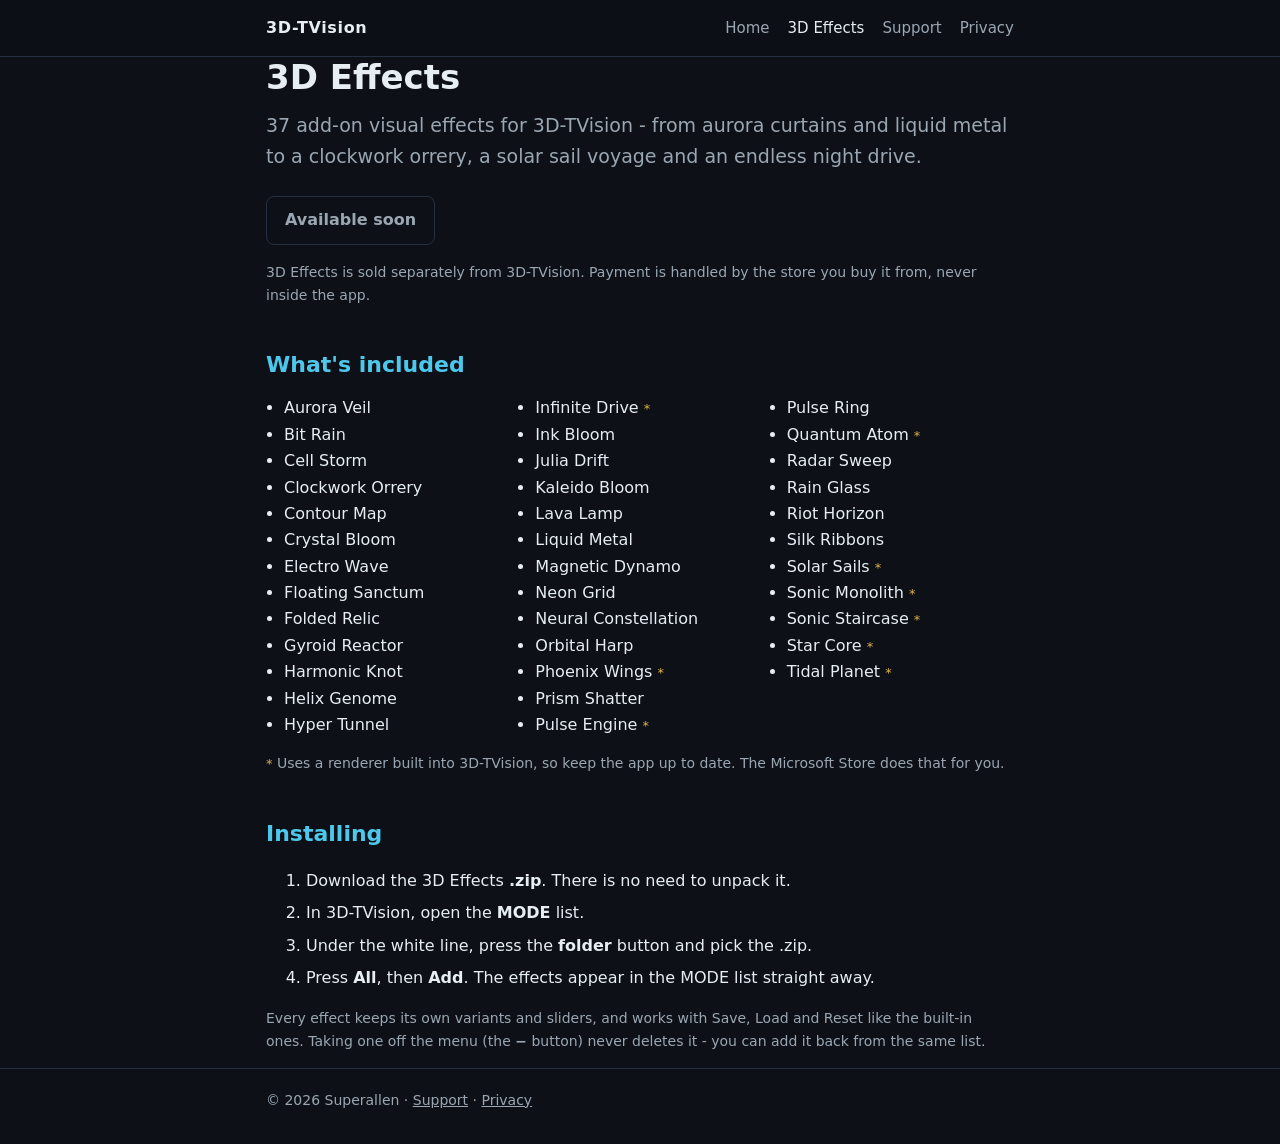
==== effects/index.html @ d9e366b5 "Site for 3D-TVision: home, 3D Effects, support and privacy policy Static pages for GitHub Pages - no" ====
<!doctype html>
<html lang="en">
<head>
  <meta charset="utf-8">
  <meta name="viewport" content="width=device-width, initial-scale=1">
  <title>3D Effects - 3D-TVision</title>
  <meta name="description" content="3D Effects: add-on visual effects for 3D-TVision, sold separately.">
  <link rel="icon" href="../assets/icon.png">
  <link rel="stylesheet" href="../assets/style.css">
</head>
<body>
<header class="site">
  <div class="wrap">
    <a class="brand" href="../">3D-TVision</a>
    <nav>
      <a href="../">Home</a>
      <a href="./" aria-current="page">3D Effects</a>
      <a href="../support/">Support</a>
      <a href="../privacy/">Privacy</a>
    </nav>
  </div>
</header>

<main class="wrap">
  <h1>3D Effects</h1>
  <p class="lead">37 add-on visual effects for 3D-TVision - from aurora curtains and liquid metal to a clockwork orrery, a solar sail voyage and an endless night drive.</p>
  <p><span class="button disabled">Available soon</span></p>
  <p class="note">3D Effects is sold separately from 3D-TVision. Payment is handled by the store you buy it from, never inside the app.</p>

  <h2>What's included</h2>
  <ul class="effects">
    <li>Aurora Veil</li>
    <li>Bit Rain</li>
    <li>Cell Storm</li>
    <li>Clockwork Orrery</li>
    <li>Contour Map</li>
    <li>Crystal Bloom</li>
    <li>Electro Wave</li>
    <li>Floating Sanctum</li>
    <li>Folded Relic</li>
    <li>Gyroid Reactor</li>
    <li>Harmonic Knot</li>
    <li>Helix Genome</li>
    <li>Hyper Tunnel</li>
    <li>Infinite Drive <span class="native">*</span></li>
    <li>Ink Bloom</li>
    <li>Julia Drift</li>
    <li>Kaleido Bloom</li>
    <li>Lava Lamp</li>
    <li>Liquid Metal</li>
    <li>Magnetic Dynamo</li>
    <li>Neon Grid</li>
    <li>Neural Constellation</li>
    <li>Orbital Harp</li>
    <li>Phoenix Wings <span class="native">*</span></li>
    <li>Prism Shatter</li>
    <li>Pulse Engine <span class="native">*</span></li>
    <li>Pulse Ring</li>
    <li>Quantum Atom <span class="native">*</span></li>
    <li>Radar Sweep</li>
    <li>Rain Glass</li>
    <li>Riot Horizon</li>
    <li>Silk Ribbons</li>
    <li>Solar Sails <span class="native">*</span></li>
    <li>Sonic Monolith <span class="native">*</span></li>
    <li>Sonic Staircase <span class="native">*</span></li>
    <li>Star Core <span class="native">*</span></li>
    <li>Tidal Planet <span class="native">*</span></li>
  </ul>
  <p class="note"><span class="native">*</span> Uses a renderer built into 3D-TVision, so keep the app up to date. The Microsoft Store does that for you.</p>

  <h2>Installing</h2>
  <ol class="steps">
    <li>Download the 3D Effects <b>.zip</b>. There is no need to unpack it.</li>
    <li>In 3D-TVision, open the <b>MODE</b> list.</li>
    <li>Under the white line, press the <b>folder</b> button and pick the .zip.</li>
    <li>Press <b>All</b>, then <b>Add</b>. The effects appear in the MODE list straight away.</li>
  </ol>
  <p class="note">Every effect keeps its own variants and sliders, and works with Save, Load and Reset like the built-in ones. Taking one off the menu (the <b>−</b> button) never deletes it - you can add it back from the same list.</p>
</main>

<footer class="site">
  <div class="wrap">© 2026 Superallen · <a href="../support/">Support</a> · <a href="../privacy/">Privacy</a></div>
</footer>
</body>
</html>
---- assets/style.css ----
/* 3D-TVision site. Same palette as the app: its dark background and cyan accent. */
:root {
  --bg: #0d1117;
  --panel: #151b24;
  --line: #243041;
  --text: #e6edf3;
  --dim: #9aa7b3;
  --accent: #4dc7eb;
  --warn: #e8b64c;
  color-scheme: dark;
}

* { box-sizing: border-box; }

body {
  margin: 0;
  background: var(--bg);
  color: var(--text);
  font: 16px/1.65 "Segoe UI", system-ui, -apple-system, sans-serif;
}

a { color: var(--accent); }
a:hover { color: #fff; }

.wrap { max-width: 780px; margin: 0 auto; padding: 0 16px; }

header.site {
  border-bottom: 1px solid var(--line);
  background: rgba(13, 17, 23, 0.92);
  position: sticky;
  top: 0;
  z-index: 1;
}
header.site .wrap {
  display: flex;
  align-items: center;
  justify-content: space-between;
  gap: 12px;
  min-height: 56px;
  flex-wrap: wrap;
}
.brand {
  display: flex;
  align-items: center;
  gap: 10px;
  color: var(--text);
  text-decoration: none;
  font-weight: 700;
  letter-spacing: 0.04em;
}
.brand img { width: 28px; height: 28px; }
nav { display: flex; gap: 18px; flex-wrap: wrap; }
nav a { color: var(--dim); text-decoration: none; font-size: 15px; }
nav a:hover, nav a[aria-current="page"] { color: var(--text); }

main { padding: 40px 0 56px; }

h1 { font-size: 34px; line-height: 1.2; margin: 0 0 12px; }
h2 { font-size: 22px; margin: 40px 0 10px; color: var(--accent); }
h3 { font-size: 17px; margin: 24px 0 6px; }
p, li { color: var(--text); }
.lead { font-size: 19px; color: var(--dim); margin: 0 0 24px; }
.dim { color: var(--dim); }
.note { color: var(--dim); font-size: 14px; }

.hero { display: flex; gap: 24px; align-items: center; flex-wrap: wrap; }
.hero img { width: 112px; height: 112px; }
.hero > div { flex: 1 1 320px; }

.button {
  display: inline-block;
  padding: 10px 18px;
  border: 1px solid var(--accent);
  border-radius: 8px;
  color: var(--accent);
  text-decoration: none;
  font-weight: 600;
}
.button.disabled { border-color: var(--line); color: var(--dim); cursor: default; }

.cards {
  display: grid;
  grid-template-columns: repeat(auto-fit, minmax(220px, 1fr));
  gap: 12px;
  margin: 16px 0;
}
.card {
  background: var(--panel);
  border: 1px solid var(--line);
  border-radius: 10px;
  padding: 14px 16px;
}
.card h3 { margin: 0 0 4px; font-size: 16px; }
.card p { margin: 0; color: var(--dim); font-size: 15px; }

ol.steps li { margin: 6px 0; }
kbd {
  background: var(--panel);
  border: 1px solid var(--line);
  border-radius: 4px;
  padding: 0 5px;
  font-size: 14px;
}

.effects {
  columns: 3 180px;
  column-gap: 24px;
  padding-left: 18px;
  margin: 12px 0;
}
.effects li { break-inside: avoid; }
.native { color: var(--warn); font-size: 13px; }

footer.site {
  border-top: 1px solid var(--line);
  padding: 20px 0 32px;
  color: var(--dim);
  font-size: 14px;
}
footer.site a { color: var(--dim); }
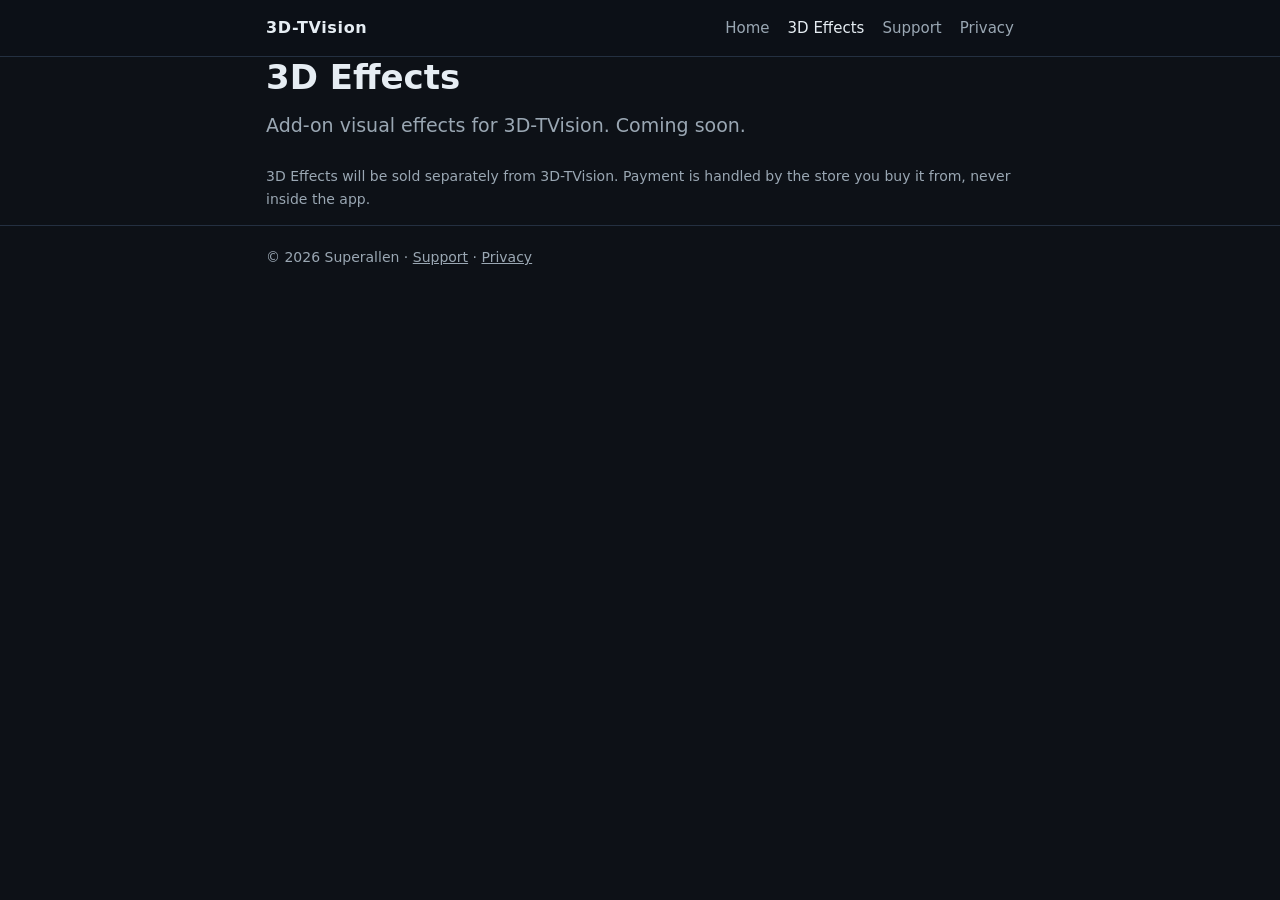
==== commit 63ba0afa: "3D Effects page: just 'Coming soon' until the pack is out Co-Authored-By: Claude Opus 5.5 <noreply@a" ====
--- a/effects/index.html
+++ b/effects/index.html
@@ -4,7 +4,7 @@
   <meta charset="utf-8">
   <meta name="viewport" content="width=device-width, initial-scale=1">
   <title>3D Effects - 3D-TVision</title>
-  <meta name="description" content="3D Effects: add-on visual effects for 3D-TVision, sold separately.">
+  <meta name="description" content="3D Effects: add-on visual effects for 3D-TVision. Coming soon.">
   <link rel="icon" href="../assets/icon.png">
   <link rel="stylesheet" href="../assets/style.css">
 </head>
@@ -23,60 +23,8 @@
 
 <main class="wrap">
   <h1>3D Effects</h1>
-  <p class="lead">37 add-on visual effects for 3D-TVision - from aurora curtains and liquid metal to a clockwork orrery, a solar sail voyage and an endless night drive.</p>
-  <p><span class="button disabled">Available soon</span></p>
-  <p class="note">3D Effects is sold separately from 3D-TVision. Payment is handled by the store you buy it from, never inside the app.</p>
-
-  <h2>What's included</h2>
-  <ul class="effects">
-    <li>Aurora Veil</li>
-    <li>Bit Rain</li>
-    <li>Cell Storm</li>
-    <li>Clockwork Orrery</li>
-    <li>Contour Map</li>
-    <li>Crystal Bloom</li>
-    <li>Electro Wave</li>
-    <li>Floating Sanctum</li>
-    <li>Folded Relic</li>
-    <li>Gyroid Reactor</li>
-    <li>Harmonic Knot</li>
-    <li>Helix Genome</li>
-    <li>Hyper Tunnel</li>
-    <li>Infinite Drive <span class="native">*</span></li>
-    <li>Ink Bloom</li>
-    <li>Julia Drift</li>
-    <li>Kaleido Bloom</li>
-    <li>Lava Lamp</li>
-    <li>Liquid Metal</li>
-    <li>Magnetic Dynamo</li>
-    <li>Neon Grid</li>
-    <li>Neural Constellation</li>
-    <li>Orbital Harp</li>
-    <li>Phoenix Wings <span class="native">*</span></li>
-    <li>Prism Shatter</li>
-    <li>Pulse Engine <span class="native">*</span></li>
-    <li>Pulse Ring</li>
-    <li>Quantum Atom <span class="native">*</span></li>
-    <li>Radar Sweep</li>
-    <li>Rain Glass</li>
-    <li>Riot Horizon</li>
-    <li>Silk Ribbons</li>
-    <li>Solar Sails <span class="native">*</span></li>
-    <li>Sonic Monolith <span class="native">*</span></li>
-    <li>Sonic Staircase <span class="native">*</span></li>
-    <li>Star Core <span class="native">*</span></li>
-    <li>Tidal Planet <span class="native">*</span></li>
-  </ul>
-  <p class="note"><span class="native">*</span> Uses a renderer built into 3D-TVision, so keep the app up to date. The Microsoft Store does that for you.</p>
-
-  <h2>Installing</h2>
-  <ol class="steps">
-    <li>Download the 3D Effects <b>.zip</b>. There is no need to unpack it.</li>
-    <li>In 3D-TVision, open the <b>MODE</b> list.</li>
-    <li>Under the white line, press the <b>folder</b> button and pick the .zip.</li>
-    <li>Press <b>All</b>, then <b>Add</b>. The effects appear in the MODE list straight away.</li>
-  </ol>
-  <p class="note">Every effect keeps its own variants and sliders, and works with Save, Load and Reset like the built-in ones. Taking one off the menu (the <b>−</b> button) never deletes it - you can add it back from the same list.</p>
+  <p class="lead">Add-on visual effects for 3D-TVision. Coming soon.</p>
+  <p class="note">3D Effects will be sold separately from 3D-TVision. Payment is handled by the store you buy it from, never inside the app.</p>
 </main>
 
 <footer class="site">
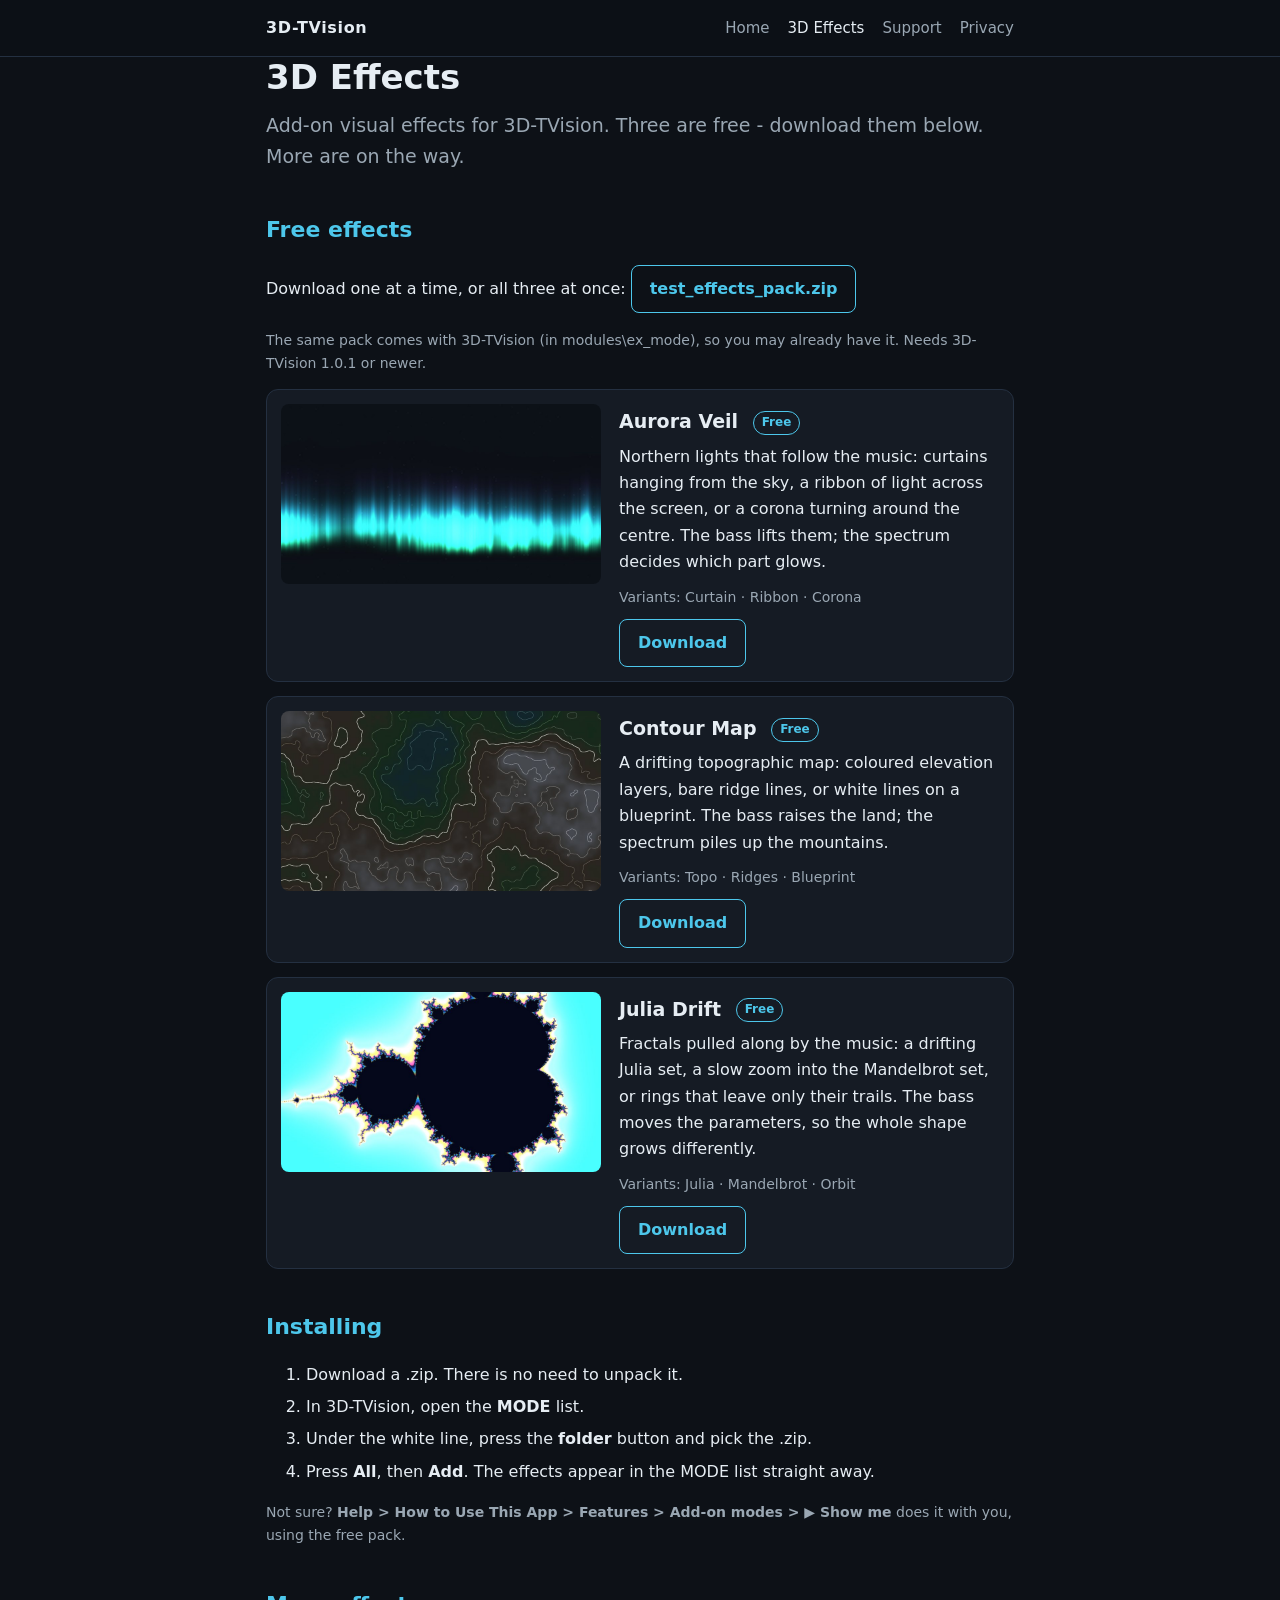
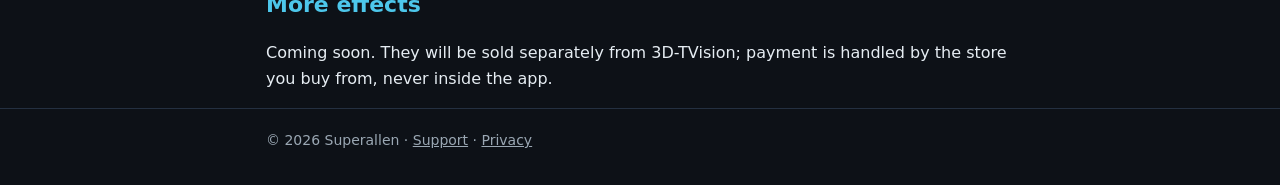
==== commit 0865689b: "3D Effects: the three free effects, one card each with a preview and a download Aurora Veil, Contour" ====
--- a/effects/index.html
+++ b/effects/index.html
@@ -4,7 +4,7 @@
   <meta charset="utf-8">
   <meta name="viewport" content="width=device-width, initial-scale=1">
   <title>3D Effects - 3D-TVision</title>
-  <meta name="description" content="3D Effects: add-on visual effects for 3D-TVision. Coming soon.">
+  <meta name="description" content="3D Effects: add-on visual effects for 3D-TVision. Three are free to download.">
   <link rel="icon" href="../assets/icon.png">
   <link rel="stylesheet" href="../assets/style.css">
 </head>
@@ -23,8 +23,53 @@
 
 <main class="wrap">
   <h1>3D Effects</h1>
-  <p class="lead">Add-on visual effects for 3D-TVision. Coming soon.</p>
-  <p class="note">3D Effects will be sold separately from 3D-TVision. Payment is handled by the store you buy it from, never inside the app.</p>
+  <p class="lead">Add-on visual effects for 3D-TVision. Three are free - download them below. More are on the way.</p>
+
+  <h2>Free effects</h2>
+  <p>Download one at a time, or all three at once: <a class="button" href="../downloads/test_effects_pack.zip" download>test_effects_pack.zip</a></p>
+  <p class="note">The same pack comes with 3D-TVision (in modules\ex_mode), so you may already have it. Needs 3D-TVision 1.0.1 or newer.</p>
+
+  <article class="effect">
+    <img src="../assets/effects/aurora_veil.jpg" alt="Aurora Veil: glowing curtains of northern light" width="960" height="540" loading="lazy">
+    <div>
+      <h3>Aurora Veil <span class="badge">Free</span></h3>
+      <p>Northern lights that follow the music: curtains hanging from the sky, a ribbon of light across the screen, or a corona turning around the centre. The bass lifts them; the spectrum decides which part glows.</p>
+      <p class="variants">Variants: Curtain · Ribbon · Corona</p>
+      <a class="button" href="../downloads/allen.aurora_veil.zip" download>Download</a>
+    </div>
+  </article>
+
+  <article class="effect">
+    <img src="../assets/effects/contour_map.jpg" alt="Contour Map: a topographic map with contour lines" width="960" height="540" loading="lazy">
+    <div>
+      <h3>Contour Map <span class="badge">Free</span></h3>
+      <p>A drifting topographic map: coloured elevation layers, bare ridge lines, or white lines on a blueprint. The bass raises the land; the spectrum piles up the mountains.</p>
+      <p class="variants">Variants: Topo · Ridges · Blueprint</p>
+      <a class="button" href="../downloads/allen.contour_map.zip" download>Download</a>
+    </div>
+  </article>
+
+  <article class="effect">
+    <img src="../assets/effects/julia_drift.jpg" alt="Julia Drift: the Mandelbrot set" width="960" height="540" loading="lazy">
+    <div>
+      <h3>Julia Drift <span class="badge">Free</span></h3>
+      <p>Fractals pulled along by the music: a drifting Julia set, a slow zoom into the Mandelbrot set, or rings that leave only their trails. The bass moves the parameters, so the whole shape grows differently.</p>
+      <p class="variants">Variants: Julia · Mandelbrot · Orbit</p>
+      <a class="button" href="../downloads/allen.julia_drift.zip" download>Download</a>
+    </div>
+  </article>
+
+  <h2>Installing</h2>
+  <ol class="steps">
+    <li>Download a .zip. There is no need to unpack it.</li>
+    <li>In 3D-TVision, open the <b>MODE</b> list.</li>
+    <li>Under the white line, press the <b>folder</b> button and pick the .zip.</li>
+    <li>Press <b>All</b>, then <b>Add</b>. The effects appear in the MODE list straight away.</li>
+  </ol>
+  <p class="note">Not sure? <b>Help &gt; How to Use This App &gt; Features &gt; Add-on modes &gt; ▶ Show me</b> does it with you, using the free pack.</p>
+
+  <h2>More effects</h2>
+  <p>Coming soon. They will be sold separately from 3D-TVision; payment is handled by the store you buy from, never inside the app.</p>
 </main>
 
 <footer class="site">
--- a/assets/style.css
+++ b/assets/style.css
@@ -118,3 +118,34 @@
   font-size: 14px;
 }
 footer.site a { color: var(--dim); }
+
+/* 3D Effects page: one card per effect. */
+.effect {
+  display: grid;
+  grid-template-columns: minmax(0, 320px) 1fr;
+  gap: 18px;
+  align-items: start;
+  background: var(--panel);
+  border: 1px solid var(--line);
+  border-radius: 12px;
+  padding: 14px;
+  margin: 14px 0;
+}
+.effect img { width: 100%; height: auto; border-radius: 8px; display: block; }
+.effect h3 { margin: 2px 0 6px; font-size: 19px; }
+.effect p { margin: 0 0 10px; }
+.effect .variants { color: var(--dim); font-size: 14px; }
+.badge {
+  display: inline-block;
+  margin-left: 8px;
+  padding: 1px 8px;
+  border-radius: 999px;
+  border: 1px solid var(--accent);
+  color: var(--accent);
+  font-size: 12px;
+  font-weight: 600;
+  vertical-align: middle;
+}
+@media (max-width: 620px) {
+  .effect { grid-template-columns: 1fr; }
+}
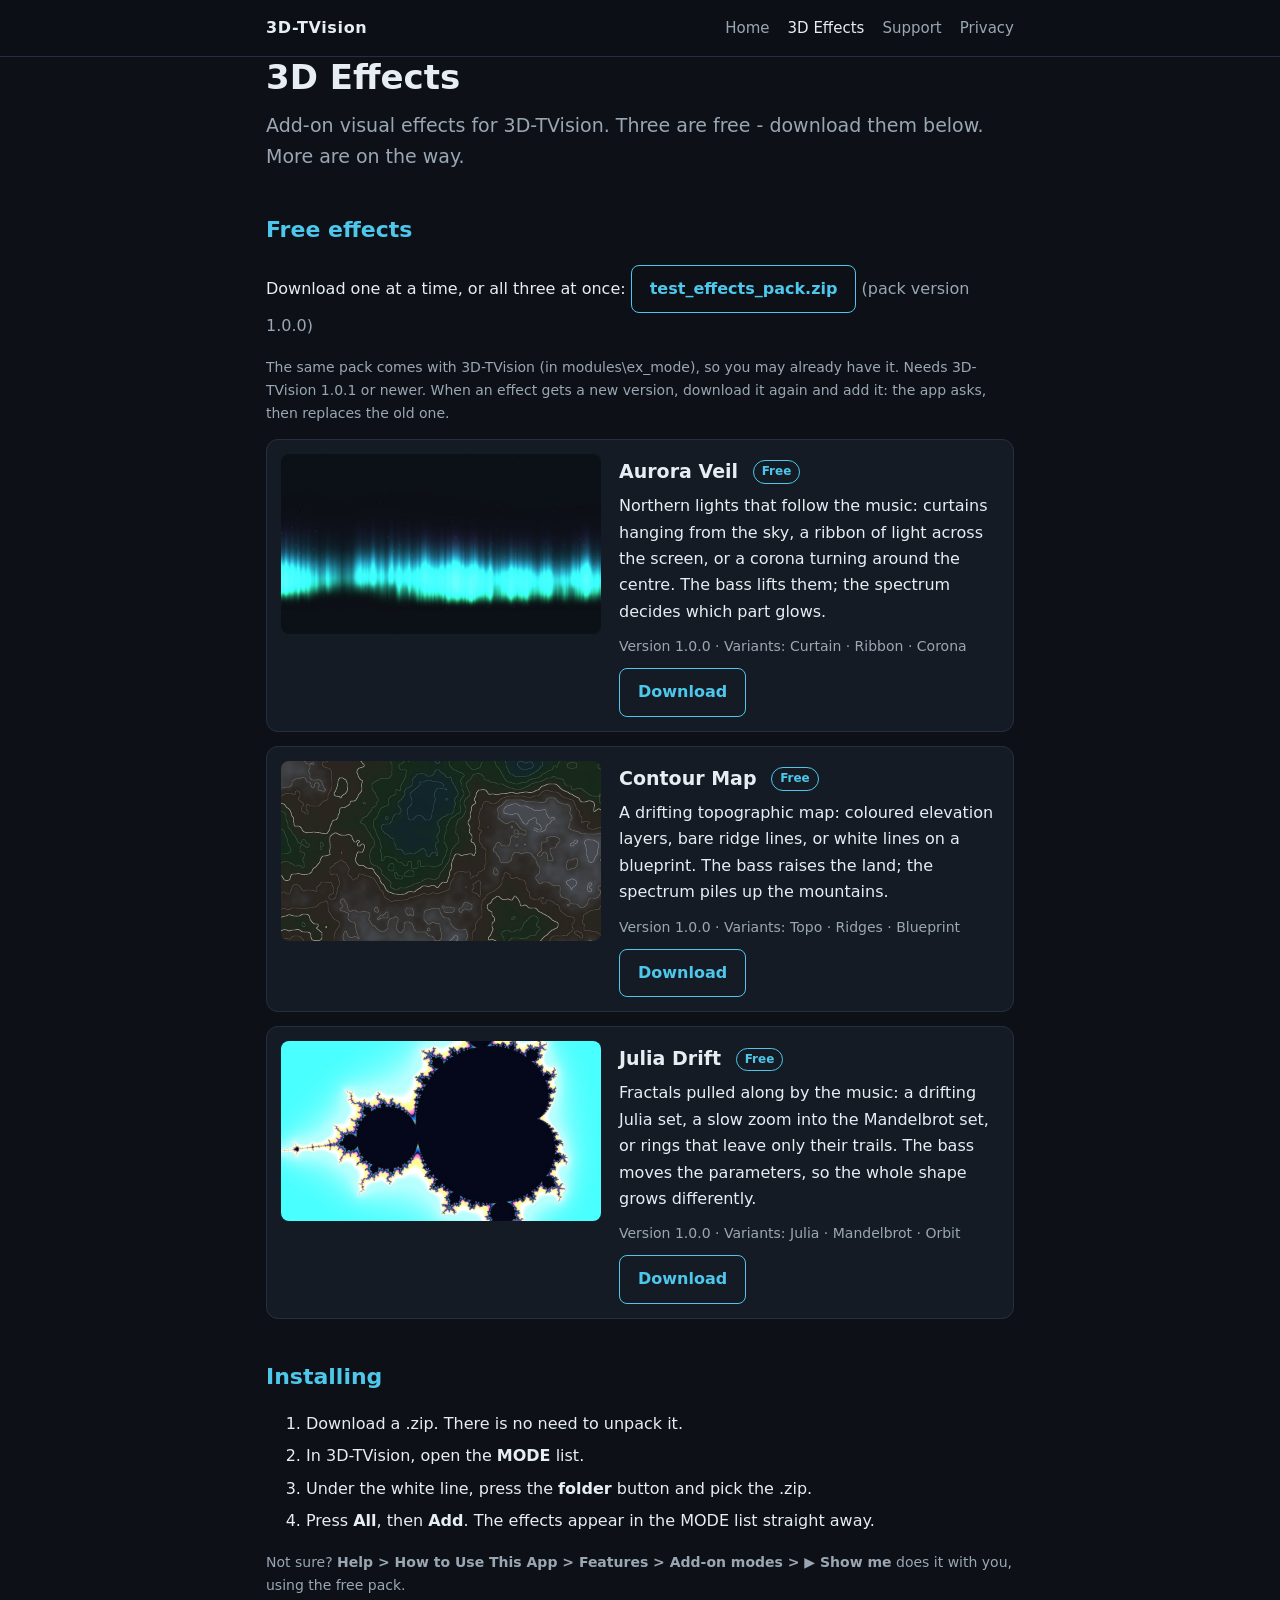
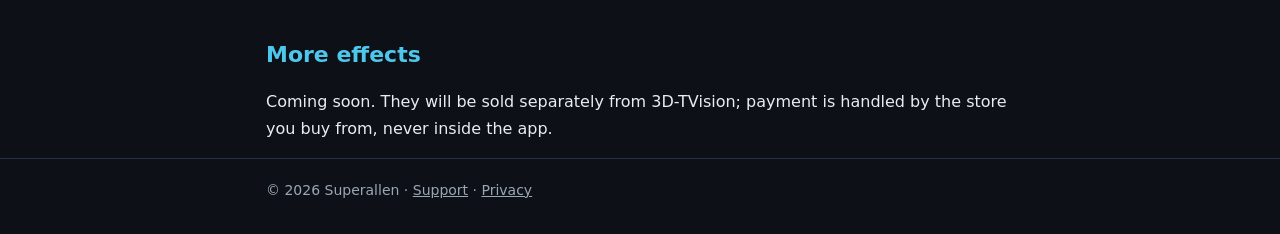
==== commit d6067e41: "3D Effects: show each effect's version and the pack's, and how updating works Co-Authored-By: Claude" ====
--- a/effects/index.html
+++ b/effects/index.html
@@ -26,15 +26,15 @@
   <p class="lead">Add-on visual effects for 3D-TVision. Three are free - download them below. More are on the way.</p>
 
   <h2>Free effects</h2>
-  <p>Download one at a time, or all three at once: <a class="button" href="../downloads/test_effects_pack.zip" download>test_effects_pack.zip</a></p>
-  <p class="note">The same pack comes with 3D-TVision (in modules\ex_mode), so you may already have it. Needs 3D-TVision 1.0.1 or newer.</p>
+  <p>Download one at a time, or all three at once: <a class="button" href="../downloads/test_effects_pack.zip" download>test_effects_pack.zip</a> <span class="dim">(pack version 1.0.0)</span></p>
+  <p class="note">The same pack comes with 3D-TVision (in modules\ex_mode), so you may already have it. Needs 3D-TVision 1.0.1 or newer. When an effect gets a new version, download it again and add it: the app asks, then replaces the old one.</p>
 
   <article class="effect">
     <img src="../assets/effects/aurora_veil.jpg" alt="Aurora Veil: glowing curtains of northern light" width="960" height="540" loading="lazy">
     <div>
       <h3>Aurora Veil <span class="badge">Free</span></h3>
       <p>Northern lights that follow the music: curtains hanging from the sky, a ribbon of light across the screen, or a corona turning around the centre. The bass lifts them; the spectrum decides which part glows.</p>
-      <p class="variants">Variants: Curtain · Ribbon · Corona</p>
+      <p class="variants">Version 1.0.0 · Variants: Curtain · Ribbon · Corona</p>
       <a class="button" href="../downloads/allen.aurora_veil.zip" download>Download</a>
     </div>
   </article>
@@ -44,7 +44,7 @@
     <div>
       <h3>Contour Map <span class="badge">Free</span></h3>
       <p>A drifting topographic map: coloured elevation layers, bare ridge lines, or white lines on a blueprint. The bass raises the land; the spectrum piles up the mountains.</p>
-      <p class="variants">Variants: Topo · Ridges · Blueprint</p>
+      <p class="variants">Version 1.0.0 · Variants: Topo · Ridges · Blueprint</p>
       <a class="button" href="../downloads/allen.contour_map.zip" download>Download</a>
     </div>
   </article>
@@ -54,7 +54,7 @@
     <div>
       <h3>Julia Drift <span class="badge">Free</span></h3>
       <p>Fractals pulled along by the music: a drifting Julia set, a slow zoom into the Mandelbrot set, or rings that leave only their trails. The bass moves the parameters, so the whole shape grows differently.</p>
-      <p class="variants">Variants: Julia · Mandelbrot · Orbit</p>
+      <p class="variants">Version 1.0.0 · Variants: Julia · Mandelbrot · Orbit</p>
       <a class="button" href="../downloads/allen.julia_drift.zip" download>Download</a>
     </div>
   </article>
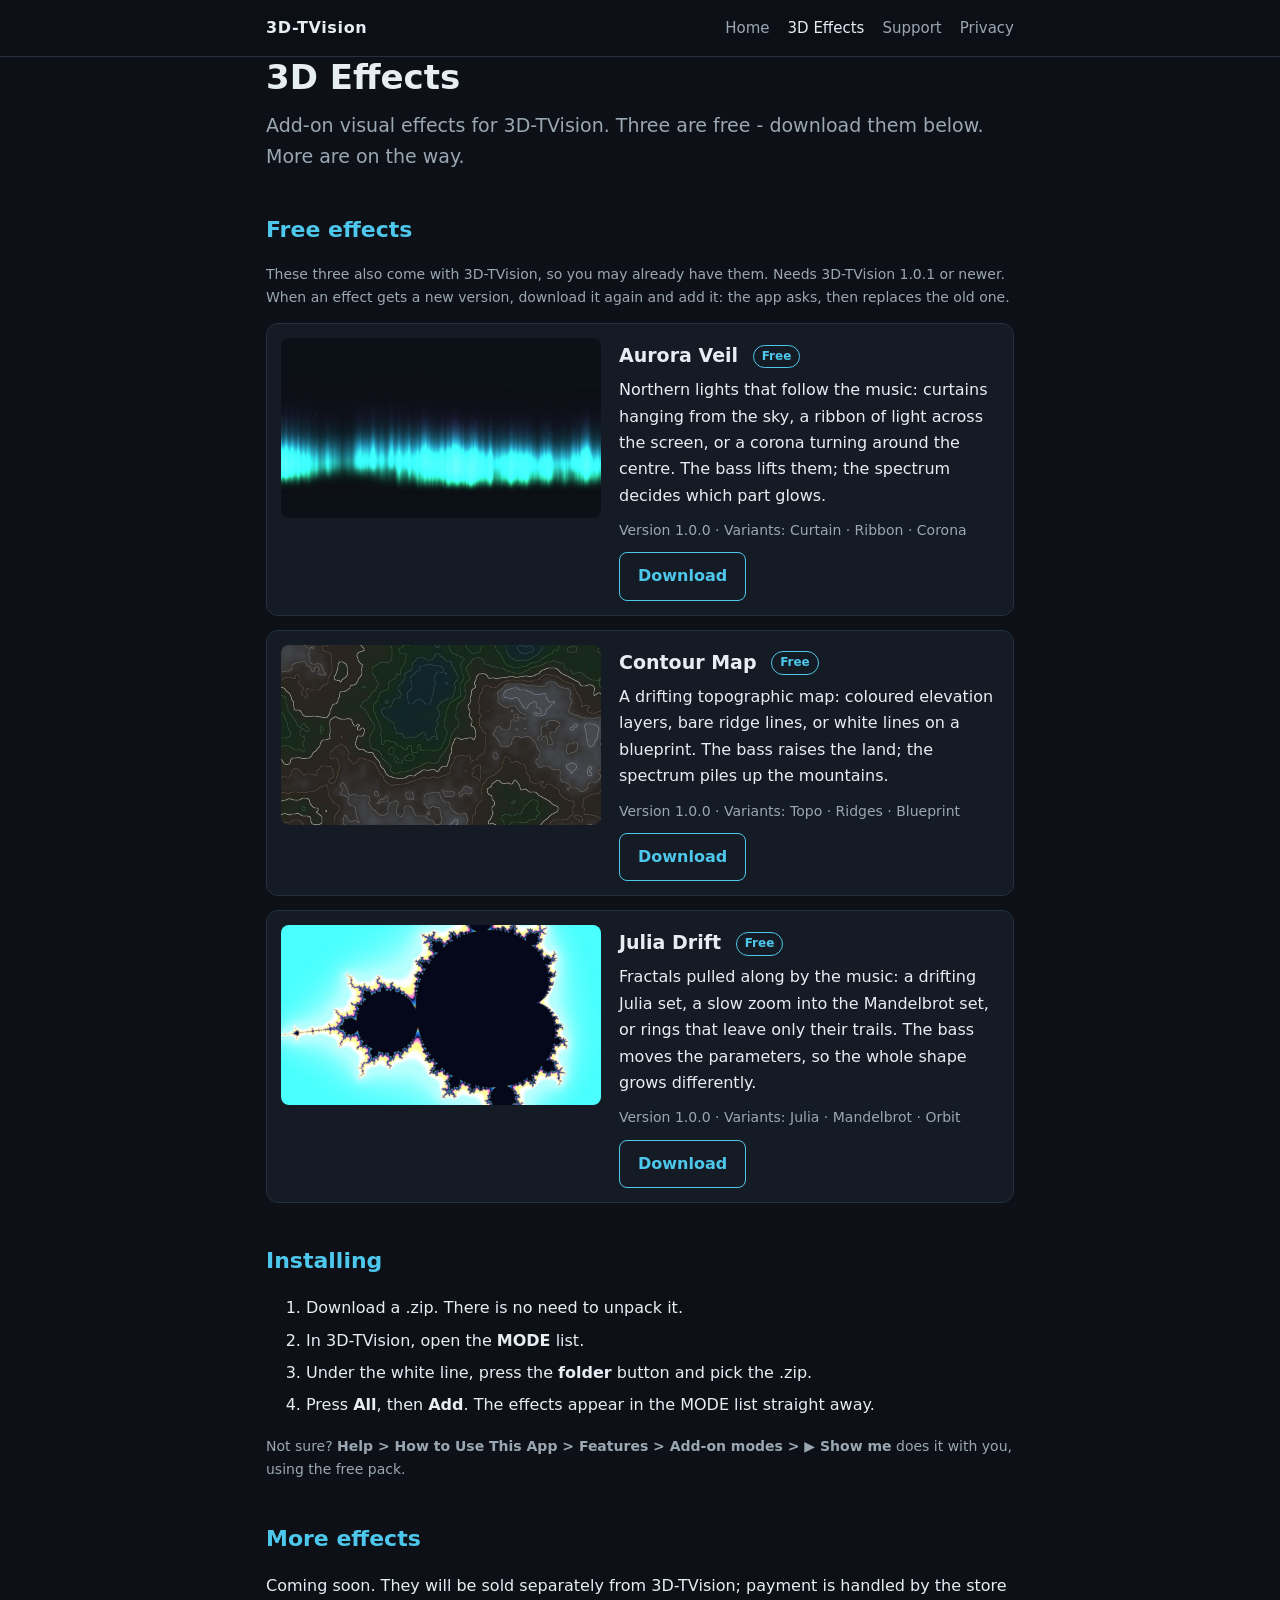
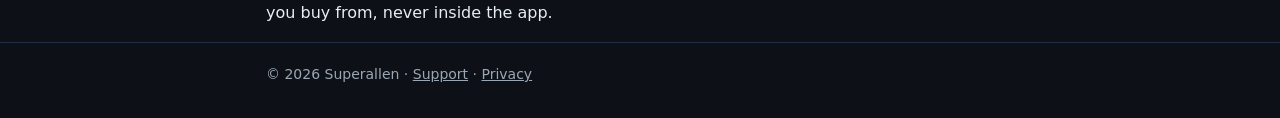
==== commit 1f4e08be: "3D Effects: drop the whole-pack download; the three are listed one by one Co-Authored-By: Claude Opu" ====
--- a/effects/index.html
+++ b/effects/index.html
@@ -26,8 +26,7 @@
   <p class="lead">Add-on visual effects for 3D-TVision. Three are free - download them below. More are on the way.</p>
 
   <h2>Free effects</h2>
-  <p>Download one at a time, or all three at once: <a class="button" href="../downloads/test_effects_pack.zip" download>test_effects_pack.zip</a> <span class="dim">(pack version 1.0.0)</span></p>
-  <p class="note">The same pack comes with 3D-TVision (in modules\ex_mode), so you may already have it. Needs 3D-TVision 1.0.1 or newer. When an effect gets a new version, download it again and add it: the app asks, then replaces the old one.</p>
+  <p class="note">These three also come with 3D-TVision, so you may already have them. Needs 3D-TVision 1.0.1 or newer. When an effect gets a new version, download it again and add it: the app asks, then replaces the old one.</p>
 
   <article class="effect">
     <img src="../assets/effects/aurora_veil.jpg" alt="Aurora Veil: glowing curtains of northern light" width="960" height="540" loading="lazy">
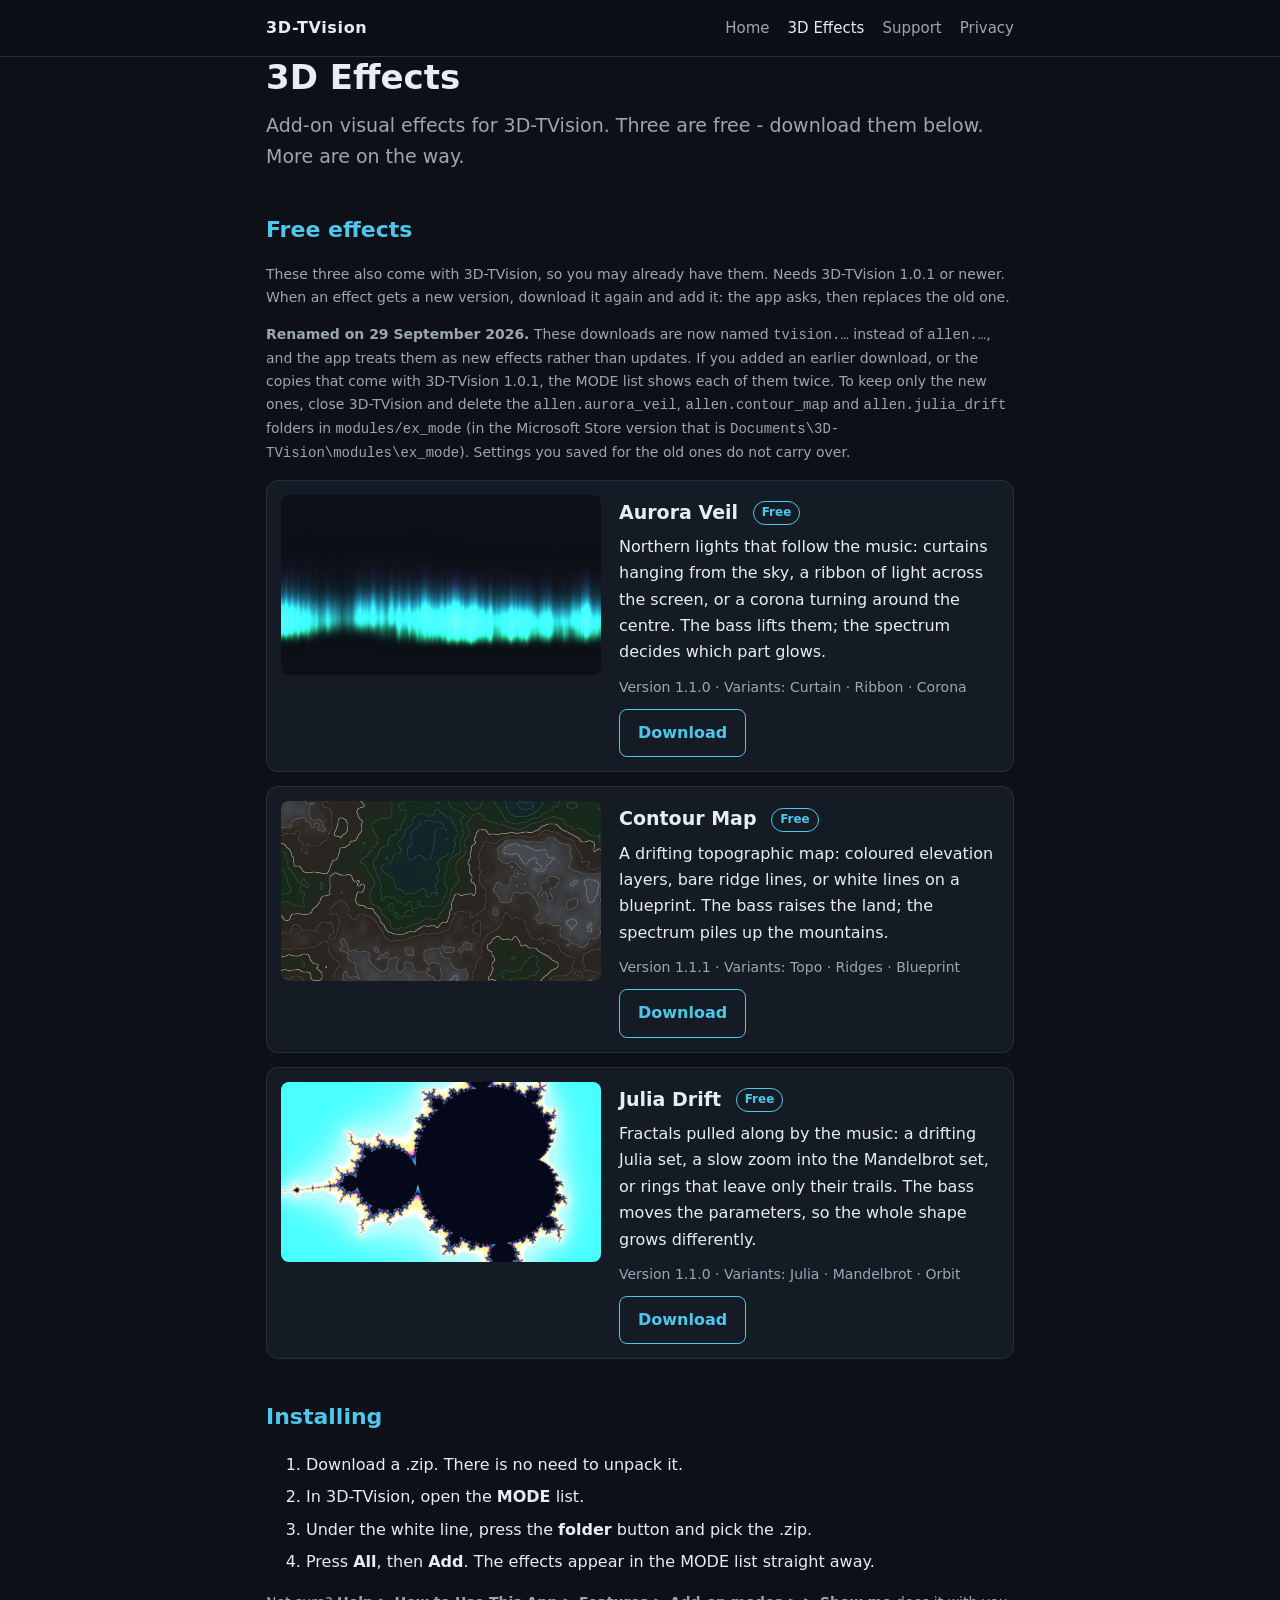
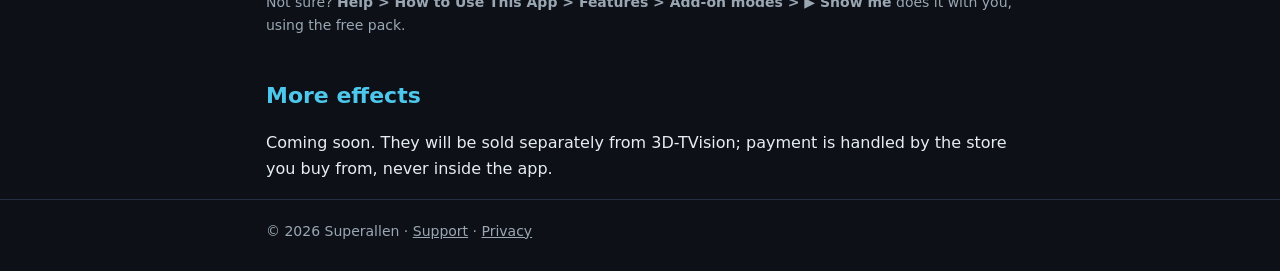
==== commit 5a3ab378: "3D Effects: the three free downloads are tvision.* now, at their current versions The mode ids chang" ====
--- a/effects/index.html
+++ b/effects/index.html
@@ -27,14 +27,15 @@
 
   <h2>Free effects</h2>
   <p class="note">These three also come with 3D-TVision, so you may already have them. Needs 3D-TVision 1.0.1 or newer. When an effect gets a new version, download it again and add it: the app asks, then replaces the old one.</p>
+  <p class="note"><b>Renamed on 29 September 2026.</b> These downloads are now named <code>tvision.…</code> instead of <code>allen.…</code>, and the app treats them as new effects rather than updates. If you added an earlier download, or the copies that come with 3D-TVision 1.0.1, the MODE list shows each of them twice. To keep only the new ones, close 3D-TVision and delete the <code>allen.aurora_veil</code>, <code>allen.contour_map</code> and <code>allen.julia_drift</code> folders in <code>modules/ex_mode</code> (in the Microsoft Store version that is <code>Documents\3D-TVision\modules\ex_mode</code>). Settings you saved for the old ones do not carry over.</p>
 
   <article class="effect">
     <img src="../assets/effects/aurora_veil.jpg" alt="Aurora Veil: glowing curtains of northern light" width="960" height="540" loading="lazy">
     <div>
       <h3>Aurora Veil <span class="badge">Free</span></h3>
       <p>Northern lights that follow the music: curtains hanging from the sky, a ribbon of light across the screen, or a corona turning around the centre. The bass lifts them; the spectrum decides which part glows.</p>
-      <p class="variants">Version 1.0.0 · Variants: Curtain · Ribbon · Corona</p>
-      <a class="button" href="../downloads/allen.aurora_veil.zip" download>Download</a>
+      <p class="variants">Version 1.1.0 · Variants: Curtain · Ribbon · Corona</p>
+      <a class="button" href="../downloads/tvision.aurora_veil.zip" download>Download</a>
     </div>
   </article>
 
@@ -43,8 +44,8 @@
     <div>
       <h3>Contour Map <span class="badge">Free</span></h3>
       <p>A drifting topographic map: coloured elevation layers, bare ridge lines, or white lines on a blueprint. The bass raises the land; the spectrum piles up the mountains.</p>
-      <p class="variants">Version 1.0.0 · Variants: Topo · Ridges · Blueprint</p>
-      <a class="button" href="../downloads/allen.contour_map.zip" download>Download</a>
+      <p class="variants">Version 1.1.1 · Variants: Topo · Ridges · Blueprint</p>
+      <a class="button" href="../downloads/tvision.contour_map.zip" download>Download</a>
     </div>
   </article>
 
@@ -53,8 +54,8 @@
     <div>
       <h3>Julia Drift <span class="badge">Free</span></h3>
       <p>Fractals pulled along by the music: a drifting Julia set, a slow zoom into the Mandelbrot set, or rings that leave only their trails. The bass moves the parameters, so the whole shape grows differently.</p>
-      <p class="variants">Version 1.0.0 · Variants: Julia · Mandelbrot · Orbit</p>
-      <a class="button" href="../downloads/allen.julia_drift.zip" download>Download</a>
+      <p class="variants">Version 1.1.0 · Variants: Julia · Mandelbrot · Orbit</p>
+      <a class="button" href="../downloads/tvision.julia_drift.zip" download>Download</a>
     </div>
   </article>
 
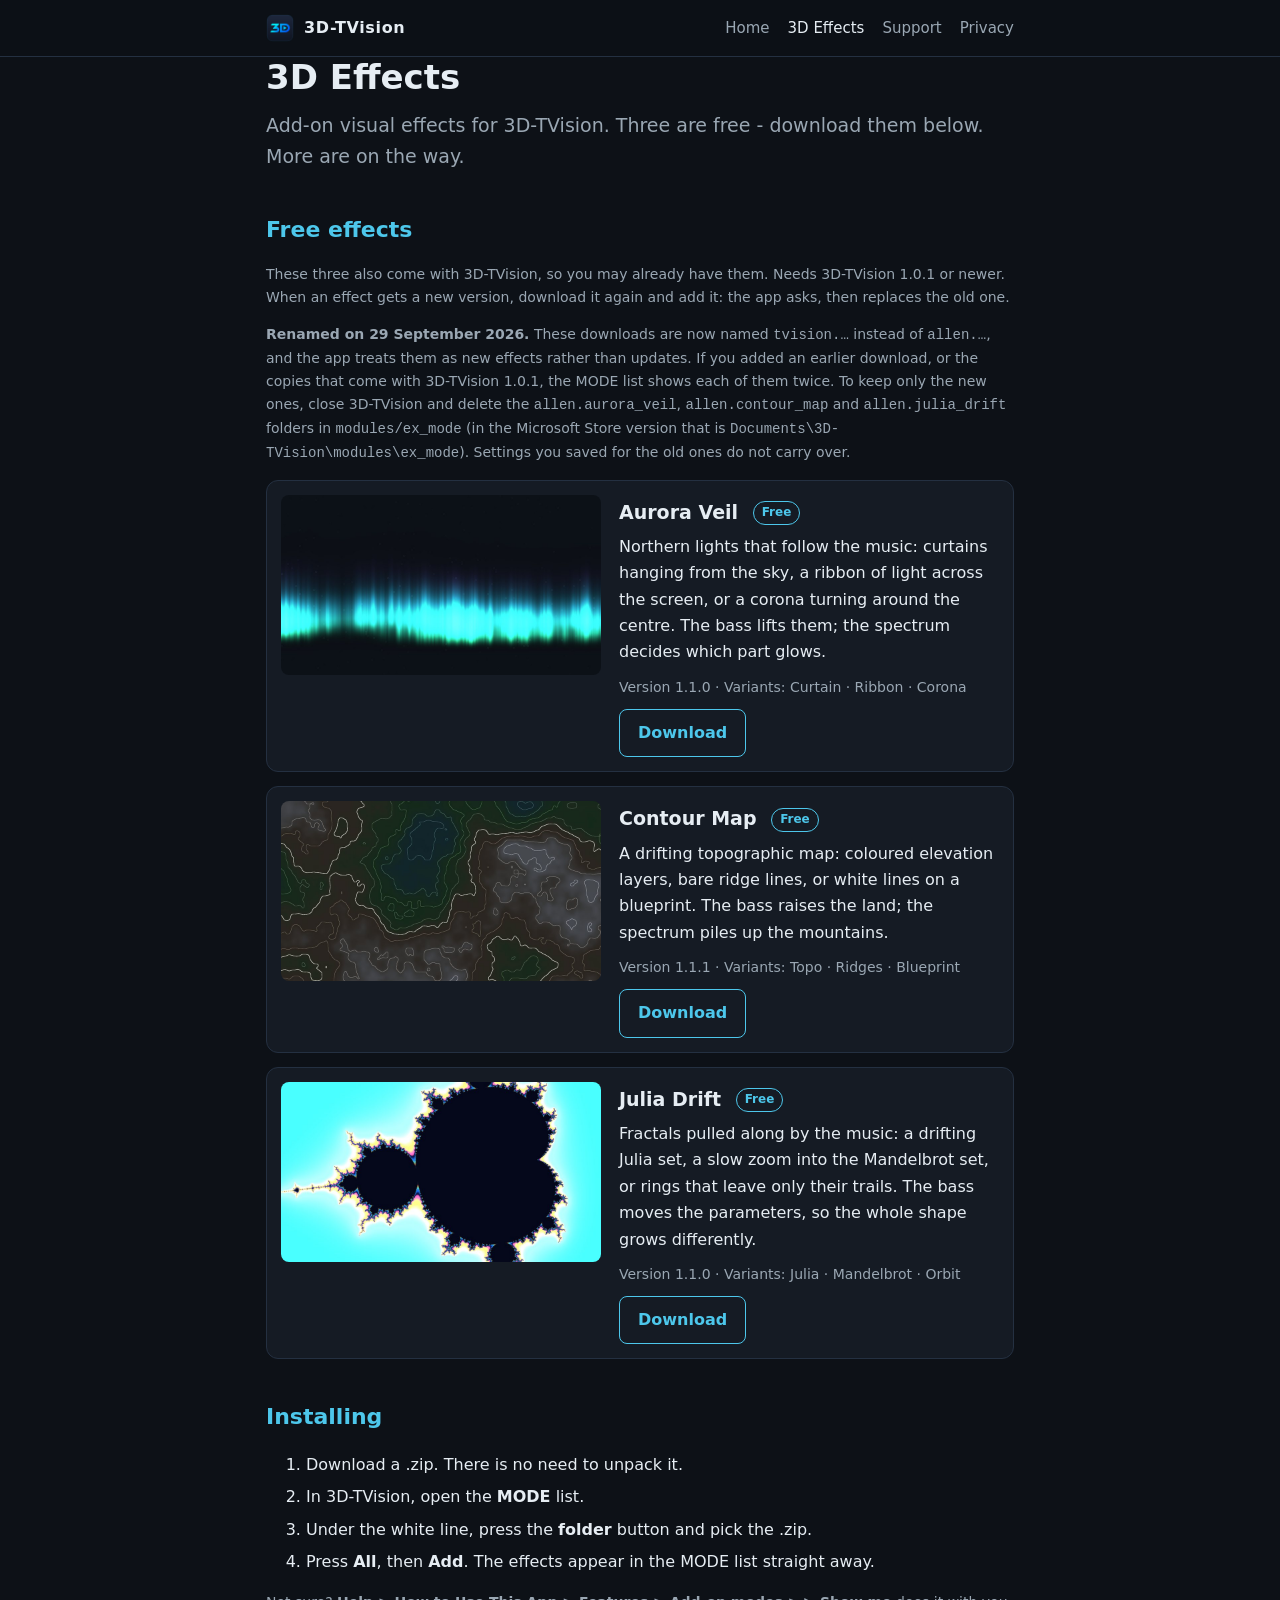
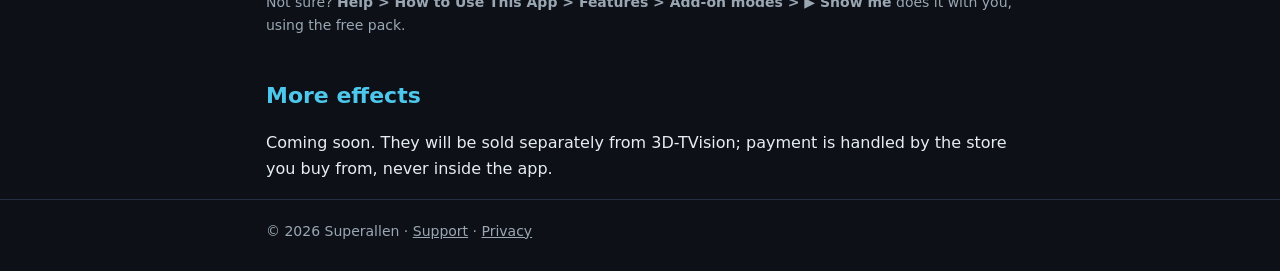
==== commit c161ac59: "Site: the app's new icon - favicon, header and home page The icon was the old horizontal "3D TVision" ====
--- a/effects/index.html
+++ b/effects/index.html
@@ -5,13 +5,15 @@
   <meta name="viewport" content="width=device-width, initial-scale=1">
   <title>3D Effects - 3D-TVision</title>
   <meta name="description" content="3D Effects: add-on visual effects for 3D-TVision. Three are free to download.">
-  <link rel="icon" href="../assets/icon.png">
+  <link rel="icon" type="image/png" sizes="32x32" href="../assets/favicon-32.png">
+  <link rel="icon" type="image/png" sizes="512x512" href="../assets/icon.png">
+  <link rel="apple-touch-icon" href="../assets/icon.png">
   <link rel="stylesheet" href="../assets/style.css">
 </head>
 <body>
 <header class="site">
   <div class="wrap">
-    <a class="brand" href="../">3D-TVision</a>
+    <a class="brand" href="../"><img src="../assets/icon.png" alt="" width="28" height="28">3D-TVision</a>
     <nav>
       <a href="../">Home</a>
       <a href="./" aria-current="page">3D Effects</a>
